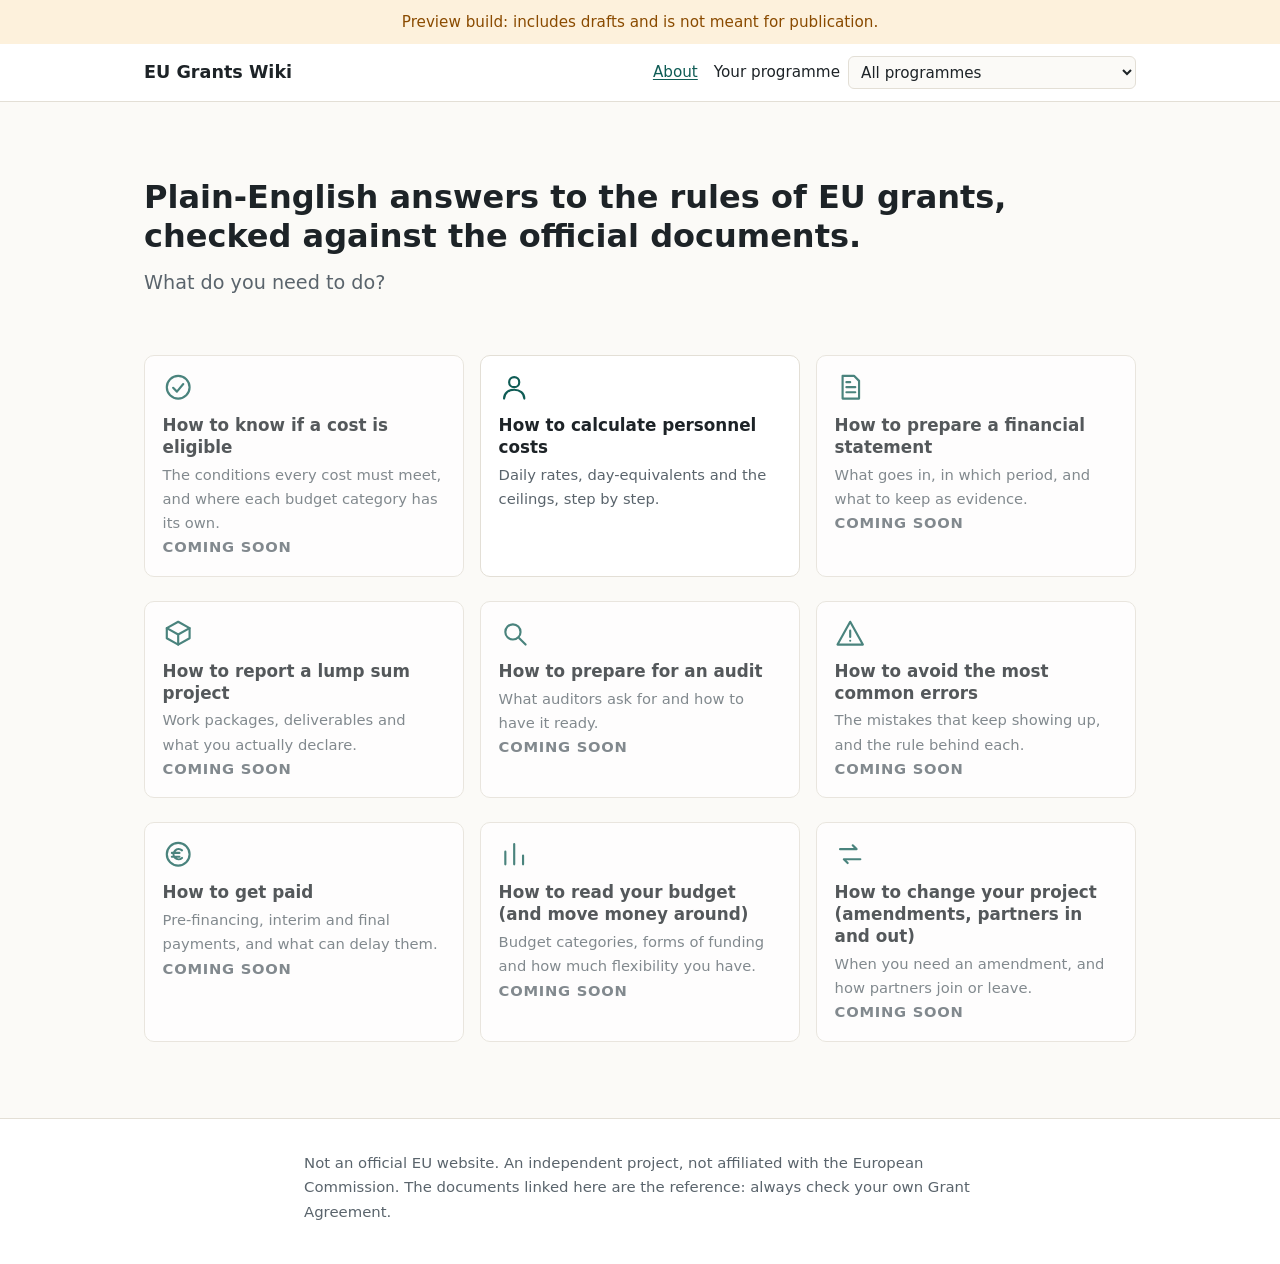
==== index.html @ 34e5ebf4 "Protótipo do site (só as páginas): dois artigos em rascunho e as 9 caixas Co-Authored-By: Claude Son" ====
<!doctype html>
<html lang="en">
<head>
<meta charset="utf-8">
<meta name="viewport" content="width=device-width, initial-scale=1">
<title>EU Grants Wiki</title>
<meta name="description" content="Plain-English answers to the rules of EU grants, checked against the official documents.">
<meta name="robots" content="noindex, nofollow">

<link rel="stylesheet" href="assets/style.css">

</head>
<body>
<a class="skip" href="#main">Skip to content</a>
<div class="banner preview">Preview build: includes drafts and is not meant for publication.</div>
<header class="site"><div class="wrap wide">
  <a class="brand" href="./index.html">EU Grants Wiki</a>
  <nav class="top" aria-label="Main">
    <a href="about/index.html">About</a>
    <label class="picker">Your programme
      <select id="programme-select"><option value="all">All programmes</option><option value="HE">Horizon Europe (HE)</option><option value="RFCS">Research Fund for Coal and Steel (RFCS)</option><option value="DEP">Digital Europe (DEP)</option><option value="EDF">European Defence Fund (EDF)</option><option value="CEF">Connecting Europe Facility (CEF)</option><option value="LIFE">Programme for Environment and Climate Action (LIFE)</option><option value="I3">Interregional Innovation Investments (I3)</option><option value="IMREG">Information measures for the EU Cohesion policy (IMREG)</option><option value="ERDF-TA">Technical assistance at the initiative of the Commission for ERDF, CF and JT (ERDF-TA)</option><option value="INNOVFUND">Innovation Fund (INNOVFUND)</option><option value="RENEWFM">Renewable Energy Financing Mechanism (RENEWFM)</option><option value="JTM">Just Transition Mechanism (JTM)</option><option value="EMFAF">European Maritime, Fisheries and Aquaculture Fund (EMFAF)</option><option value="AGRIP">Promotion of Agricultural Products (AGRIP)</option><option value="IMCAP">Information Measures for the Common Agricultural Policy (IMCAP)</option><option value="SMP">Single Market Programme (SMP)</option><option value="BCS">Business Consumer Surveys (BCS)</option><option value="ERASMUS">Erasmus+ (ERASMUS)</option><option value="CREA">Creative Europe Programme (CREA)</option><option value="ESC">European Solidarity Corps (ESC)</option><option value="CERV">Citizens, Equality, Rights and Values Programme (CERV)</option><option value="JUST">Justice Programme (JUST)</option><option value="ESF">European Social Fund+ (ESF)</option><option value="SOCPL">Social Prerogatives and Specific Competencies Lines (SOCPL)</option><option value="EU4H">EU4Health Programme (EU4H)</option><option value="AMIF">Asylum, Migration and Integration Fund (AMIF)</option><option value="ISF">Internal Security Fund (ISF)</option><option value="BMVI">Border Management and Visa Instrument (BMVI)</option><option value="EUAF">EU Anti-fraud Programme (EUAF)</option><option value="CUST">Customs Programme (CUST)</option><option value="FISC">Fiscalis Programme (FISC)</option><option value="CCEI">Customs Control Equipment Instrument (CCEI)</option><option value="PERI">Programme for the Protection of the Euro against Counterfeiting (PERI)</option><option value="TSI">Technical Support Instrument (TSI)</option><option value="UCPM">Union Civil Protection Mechanism (UCPM)</option><option value="HUMA">Humanitarian Aid (HUMA)</option><option value="RELEX">External Action programmes (NDICI-GE, IPAIII, INSC, DOAG, UF) (RELEX)</option></select>
    </label>
  </nav>
</div></header>
<main id="main"><div class="wrap wide">
<section class="hero"><h1>Plain-English answers to the rules of EU grants, checked against the official documents.</h1><p class="lead">What do you need to do?</p></section><ul class="grid"><li><div class="card soon"><svg class="ico" viewBox="0 0 24 24" aria-hidden="true" focusable="false"><circle cx="12" cy="12" r="9"/><path d="M8 12.5l3 3 5-6"/></svg><h2>How to know if a cost is eligible</h2><p>The conditions every cost must meet, and where each budget category has its own.</p><p class="soon-tag">Coming soon</p></div></li><li><a class="card" href="personnel-costs/index.html"><svg class="ico" viewBox="0 0 24 24" aria-hidden="true" focusable="false"><circle cx="12" cy="8" r="4"/><path d="M4 21c0-4.4 3.6-7 8-7s8 2.6 8 7"/></svg><h2>How to calculate personnel costs</h2><p>Daily rates, day-equivalents and the ceilings, step by step.</p></a></li><li><div class="card soon"><svg class="ico" viewBox="0 0 24 24" aria-hidden="true" focusable="false"><path d="M6 3h9l4 4v14H6z"/><path d="M9 12h7M9 16h7M9 8h3"/></svg><h2>How to prepare a financial statement</h2><p>What goes in, in which period, and what to keep as evidence.</p><p class="soon-tag">Coming soon</p></div></li><li><div class="card soon"><svg class="ico" viewBox="0 0 24 24" aria-hidden="true" focusable="false"><path d="M3 8l9-5 9 5v8l-9 5-9-5z"/><path d="M3 8l9 5 9-5M12 13v8"/></svg><h2>How to report a lump sum project</h2><p>Work packages, deliverables and what you actually declare.</p><p class="soon-tag">Coming soon</p></div></li><li><div class="card soon"><svg class="ico" viewBox="0 0 24 24" aria-hidden="true" focusable="false"><circle cx="11" cy="11" r="6"/><path d="M16 16l5 5"/></svg><h2>How to prepare for an audit</h2><p>What auditors ask for and how to have it ready.</p><p class="soon-tag">Coming soon</p></div></li><li><div class="card soon"><svg class="ico" viewBox="0 0 24 24" aria-hidden="true" focusable="false"><path d="M12 3l10 18H2z"/><path d="M12 10v5M12 18h.01"/></svg><h2>How to avoid the most common errors</h2><p>The mistakes that keep showing up, and the rule behind each.</p><p class="soon-tag">Coming soon</p></div></li><li><div class="card soon"><svg class="ico" viewBox="0 0 24 24" aria-hidden="true" focusable="false"><circle cx="12" cy="12" r="9"/><path d="M15 9a4 4 0 100 6M7 11h6M7 14h6"/></svg><h2>How to get paid</h2><p>Pre-financing, interim and final payments, and what can delay them.</p><p class="soon-tag">Coming soon</p></div></li><li><div class="card soon"><svg class="ico" viewBox="0 0 24 24" aria-hidden="true" focusable="false"><path d="M5 20V10M12 20V4M19 20v-7"/></svg><h2>How to read your budget (and move money around)</h2><p>Budget categories, forms of funding and how much flexibility you have.</p><p class="soon-tag">Coming soon</p></div></li><li><div class="card soon"><svg class="ico" viewBox="0 0 24 24" aria-hidden="true" focusable="false"><path d="M4 8h13l-3-3M20 16H7l3 3"/></svg><h2>How to change your project (amendments, partners in and out)</h2><p>When you need an amendment, and how partners join or leave.</p><p class="soon-tag">Coming soon</p></div></li></ul><p id="filter-note" class="filter-note" aria-live="polite"></p>
</div></main>
<footer class="site"><div class="wrap">
  
  <p>Not an official EU website. An independent project, not affiliated with the European Commission. The documents linked here are the reference: always check your own Grant Agreement.</p>
</div></footer>
<script src="assets/filter.js" defer></script>
</body>
</html>
---- assets/style.css ----
/* EU Grants Wiki: folha de estilo única. Sem emblema nem cores da UE. */
:root {
  --bg: #fbfaf7;
  --surface: #ffffff;
  --text: #1d2327;
  --muted: #5a646c;
  --line: #e3dfd6;
  --accent: #0f5c55;
  --accent-soft: #e2f0ee;
  --warn: #8a4b00;
  --warn-soft: #fdf1dc;
  --draft: #a02323;
  --draft-soft: #fbe6e6;
  --radius: 10px;
  --measure: 44rem;
}
:root:not([data-theme="light"]) {
  color-scheme: light dark;
}
@media (prefers-color-scheme: dark) {
  :root:not([data-theme="light"]) {
    --bg: #14181a;
    --surface: #1c2225;
    --text: #e8ebec;
    --muted: #a3adb3;
    --line: #2f383c;
    --accent: #6fcfc4;
    --accent-soft: #1b3330;
    --warn: #f0b867;
    --warn-soft: #382a14;
    --draft: #ff9b9b;
    --draft-soft: #3a1b1b;
  }
}
* { box-sizing: border-box; }
html { -webkit-text-size-adjust: 100%; }
body {
  margin: 0;
  background: var(--bg);
  color: var(--text);
  font: 1.0625rem/1.65 system-ui, -apple-system, "Segoe UI", Roboto, "Helvetica Neue", sans-serif;
}
a { color: var(--accent); text-underline-offset: 0.15em; }
a:focus-visible, button:focus-visible, select:focus-visible {
  outline: 3px solid var(--accent);
  outline-offset: 2px;
}
.skip { position: absolute; left: -999px; top: 0; background: var(--surface); padding: .5rem 1rem; }
.skip:focus { left: 1rem; top: 1rem; z-index: 10; }
.wrap { max-width: var(--measure); margin: 0 auto; padding: 0 1rem; }
.wide { max-width: 64rem; }

header.site { border-bottom: 1px solid var(--line); background: var(--surface); }
header.site .wrap { display: flex; flex-wrap: wrap; gap: .75rem 1.5rem; align-items: center; justify-content: space-between; padding-top: .75rem; padding-bottom: .75rem; }
.brand { font-weight: 700; text-decoration: none; color: var(--text); font-size: 1.1rem; }
nav.top { display: flex; gap: 1rem; align-items: center; flex-wrap: wrap; font-size: .95rem; }
.picker { display: flex; align-items: center; gap: .5rem; font-size: .95rem; }
.picker select { font: inherit; padding: .35rem .5rem; border-radius: 6px; border: 1px solid var(--line); background: var(--bg); color: var(--text); }

.banner { padding: .6rem 1rem; text-align: center; font-size: .95rem; }
.banner.draft { background: var(--draft-soft); color: var(--draft); font-weight: 600; }
.banner.preview { background: var(--warn-soft); color: var(--warn); }

main { padding: 2rem 0 3rem; }
h1 { font-size: 2rem; line-height: 1.2; margin: .25rem 0 .75rem; }
h2 { font-size: 1.4rem; line-height: 1.3; margin: 2.2rem 0 .5rem; }
h3 { font-size: 1.1rem; margin: 1.5rem 0 .25rem; }
p, ul, ol { margin: .75rem 0; }
li { margin: .25rem 0; }
.crumbs { font-size: .9rem; color: var(--muted); }
.crumbs a { color: var(--muted); }
.meta-row { display: flex; flex-wrap: wrap; gap: .5rem 1rem; color: var(--muted); font-size: .9rem; margin: .5rem 0 1.25rem; }
.chip { display: inline-block; padding: .05rem .55rem; border-radius: 999px; background: var(--accent-soft); color: var(--accent); font-size: .85rem; font-weight: 600; }
.chip.draft { background: var(--draft-soft); color: var(--draft); }

.definition, .example, .datasheet, .callout, .only {
  border-radius: var(--radius);
  padding: .9rem 1.1rem;
  margin: 1.25rem 0;
}
.definition { background: var(--accent-soft); border-left: 5px solid var(--accent); font-size: 1.1rem; }
.example { background: var(--surface); border: 1px solid var(--line); border-left: 5px solid var(--accent); }
.datasheet { background: var(--warn-soft); border-left: 5px solid var(--warn); }
.callout { background: var(--warn-soft); border-left: 5px solid var(--warn); }
.only { background: var(--surface); border: 1px dashed var(--line); }
.label, .only-label { margin: 0 0 .25rem; font-size: .8rem; font-weight: 700; letter-spacing: .06em; text-transform: uppercase; color: var(--muted); }
.definition p:last-child, .example p:last-child, .datasheet p:last-child, .callout p:last-child, .only p:last-child { margin-bottom: 0; }
blockquote { margin: 1rem 0; padding: .1rem 1rem; border-left: 3px solid var(--line); color: var(--text); background: var(--surface); }
blockquote p { margin: .5rem 0; }
blockquote .cite { font-size: .88rem; color: var(--muted); margin-top: -.25rem; }
img, svg { max-width: 100%; height: auto; }
figure { margin: 1.25rem 0; }
figcaption { font-size: .9rem; color: var(--muted); }
.table-wrap { overflow-x: auto; margin: 1rem 0; }
table { border-collapse: collapse; width: 100%; font-size: .95rem; }
th, td { border: 1px solid var(--line); padding: .45rem .6rem; text-align: left; vertical-align: top; }
th { background: var(--surface); }
code { background: var(--surface); border: 1px solid var(--line); border-radius: 4px; padding: 0 .3rem; font-size: .92em; }

.hero { padding: 2.5rem 0 1rem; }
.hero p.lead { font-size: 1.2rem; color: var(--muted); max-width: 40rem; }
.grid { display: grid; gap: 1rem; grid-template-columns: repeat(auto-fill, minmax(15rem, 1fr)); margin: 1.5rem 0; padding: 0; list-style: none; }
.card { display: block; height: 100%; background: var(--surface); border: 1px solid var(--line); border-radius: var(--radius); padding: 1rem 1.1rem; text-decoration: none; color: var(--text); }
.card:hover { border-color: var(--accent); }
.card svg { width: 1.9rem; height: 1.9rem; stroke: var(--accent); fill: none; stroke-width: 1.7; stroke-linecap: round; stroke-linejoin: round; }
.card h2, .card h3 { margin: .5rem 0 .25rem; font-size: 1.05rem; }
.card p { margin: 0; color: var(--muted); font-size: .92rem; }
.card.soon { opacity: .75; }
.soon-tag { font-size: .75rem; font-weight: 700; text-transform: uppercase; letter-spacing: .05em; color: var(--muted); }

.hidden-by-filter { display: none !important; }
.filter-note { font-size: .9rem; color: var(--muted); }

.sources { font-size: .92rem; color: var(--muted); border-top: 1px solid var(--line); margin-top: 2rem; padding-top: 1rem; }
footer.site { border-top: 1px solid var(--line); background: var(--surface); padding: 1.5rem 0 2rem; font-size: .93rem; color: var(--muted); }
footer.site .ask { font-size: 1rem; color: var(--text); }
footer.site p { margin: .5rem 0; }
.coffee { display: inline-block; margin-left: .25rem; padding: .25rem .75rem; border-radius: 999px; border: 1px solid var(--accent); text-decoration: none; font-weight: 600; }

@media (max-width: 40rem) {
  h1 { font-size: 1.65rem; }
  body { font-size: 1rem; }
}
@media print {
  header.site, footer.site .ask, .picker, .banner { display: none; }
  body { background: #fff; color: #000; }
}

/* ---- componentes dos artigos (ícones, passos, cartões, exemplos) ---- */
.ico { width: 1.15em; height: 1.15em; flex: none; stroke: currentColor; fill: none; stroke-width: 1.9;
       stroke-linecap: round; stroke-linejoin: round; vertical-align: -0.2em; }
h2 { display: flex; align-items: center; gap: .65rem; }
.h-ico { width: 1.1em; height: 1.1em; padding: .38em; box-sizing: content-box; border-radius: .6em;
         background: var(--accent-soft); color: var(--accent); }
.label .ico, .only-label .ico { margin-right: .4rem; vertical-align: -0.25em; }
.label, .only-label { display: flex; align-items: center; }

.pg { display: inline-block; padding: 0 .45rem; border-radius: 999px; background: var(--accent-soft);
      color: var(--accent); font-size: .78rem; font-weight: 600; white-space: nowrap; vertical-align: .08em; margin: 0 .1rem; }

.answer { margin: 1rem 0; padding: 1rem 1.2rem; font-size: 1.12rem; line-height: 1.6;
          background: var(--surface); border: 2px solid var(--accent); border-radius: var(--radius); }
.answer p { margin: .5rem 0; }
.answer p:first-child { margin-top: 0; } .answer p:last-child { margin-bottom: 0; }

.steps ol { list-style: none; counter-reset: step; padding: 0; margin: 1rem 0; }
.steps li { counter-increment: step; position: relative; margin: .6rem 0; padding: .75rem .9rem .75rem 3.3rem;
            background: var(--surface); border: 1px solid var(--line); border-radius: var(--radius); }
.steps li::before { content: counter(step); position: absolute; left: .85rem; top: .7rem; width: 1.85rem; height: 1.85rem;
                    display: grid; place-items: center; border-radius: 50%; background: var(--accent); color: var(--bg);
                    font-weight: 700; font-size: .95rem; }

.callout, .note { display: flex; gap: .8rem; align-items: flex-start; }
.callout > div, .note > div { min-width: 0; }
.callout > div > :first-child, .note > div > :first-child { margin-top: 0; }
.callout > div > :last-child, .note > div > :last-child { margin-bottom: 0; }
.lead-ico { width: 1.5em; height: 1.5em; margin-top: .15rem; }
.callout .lead-ico { color: var(--warn); }
.note { background: var(--surface); border: 1px solid var(--line); border-left: 5px solid var(--accent);
        border-radius: var(--radius); padding: .9rem 1.1rem; margin: 1.25rem 0; }
.note .lead-ico { color: var(--accent); }

.example { padding: 0; overflow: hidden; }
.example > .label { padding: .55rem 1.1rem; margin: 0; background: var(--accent-soft); color: var(--accent); }
.example > :not(.label) { margin-left: 1.1rem; margin-right: 1.1rem; }
.example > .example-title { margin-top: .8rem; margin-bottom: .2rem; font-weight: 700; }
.example > p, .example > ul { margin-top: .5rem; }
.example > *:last-child { margin-bottom: 1rem; }
.example .table-wrap { margin-top: .6rem; }
.calc th { background: var(--accent-soft); color: var(--text); }
.calc td:nth-child(2) { font-family: ui-monospace, SFMono-Regular, Menlo, Consolas, monospace; font-size: .88rem; }
.calc td:last-child { white-space: nowrap; }
.example table tr:last-child td { background: color-mix(in srgb, var(--accent-soft) 55%, transparent); }

blockquote { background: var(--surface); border: 1px solid var(--line); border-left: 5px solid var(--accent);
             border-radius: 0 var(--radius) var(--radius) 0; padding: .7rem 1rem; margin: 1rem 0; }
blockquote p { margin: .3rem 0; }
blockquote .cite { display: flex; align-items: center; gap: .45rem; margin-top: .45rem; font-size: .86rem;
                   font-weight: 600; color: var(--accent); }
blockquote .cite .ico { width: 1.05em; height: 1.05em; }

figure { margin: 1.5rem 0; }
svg.diagram { display: block; width: 100%; height: auto; max-width: 46rem; margin: 0 auto; }
.diagram .box { fill: var(--surface); stroke: var(--accent); stroke-width: 2; }
.diagram .box.hl { fill: var(--accent-soft); }
.diagram text { fill: var(--text); font: 600 16px system-ui, -apple-system, "Segoe UI", Roboto, sans-serif; text-anchor: middle; }
.diagram text.sub { font-weight: 400; font-size: 13px; fill: var(--muted); }
.diagram text.op { fill: var(--accent); font-size: 30px; font-weight: 700; }
.diagram .line { stroke: var(--accent); stroke-width: 2; fill: none; stroke-linecap: round; stroke-linejoin: round; }
.diagram .dash { stroke: var(--muted); stroke-width: 2; stroke-dasharray: 6 6; }
figcaption { text-align: center; }

.sources h2 { font-size: 1.05rem; margin-top: 0; }
.sources .h-ico { font-size: .9rem; }
h3 { margin-top: 1.75rem; }
.picker { max-width: 100%; }
.picker select { max-width: min(18rem, 60vw); text-overflow: ellipsis; }
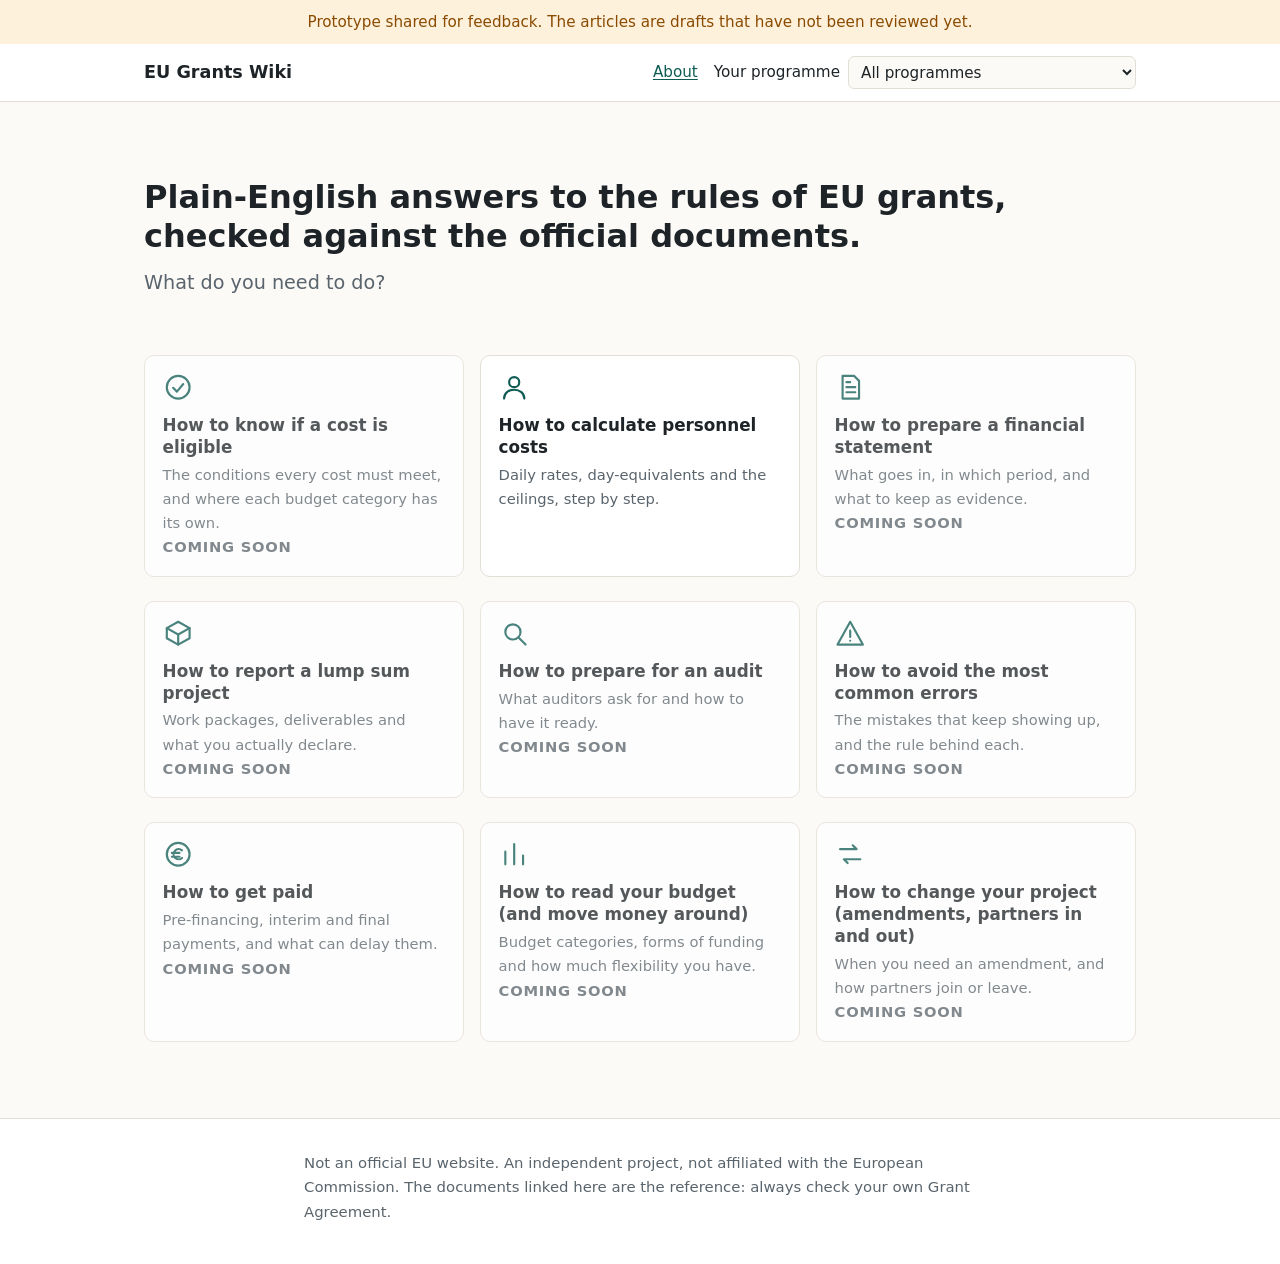
==== commit 0ee2e489: "Preparar para o GitHub Pages: avisos do protótipo, .nojekyll e ligação no README Co-Authored-By: Cla" ====
--- a/index.html
+++ b/index.html
@@ -12,7 +12,7 @@
 </head>
 <body>
 <a class="skip" href="#main">Skip to content</a>
-<div class="banner preview">Preview build: includes drafts and is not meant for publication.</div>
+<div class="banner preview">Prototype shared for feedback. The articles are drafts that have not been reviewed yet.</div>
 <header class="site"><div class="wrap wide">
   <a class="brand" href="./index.html">EU Grants Wiki</a>
   <nav class="top" aria-label="Main">
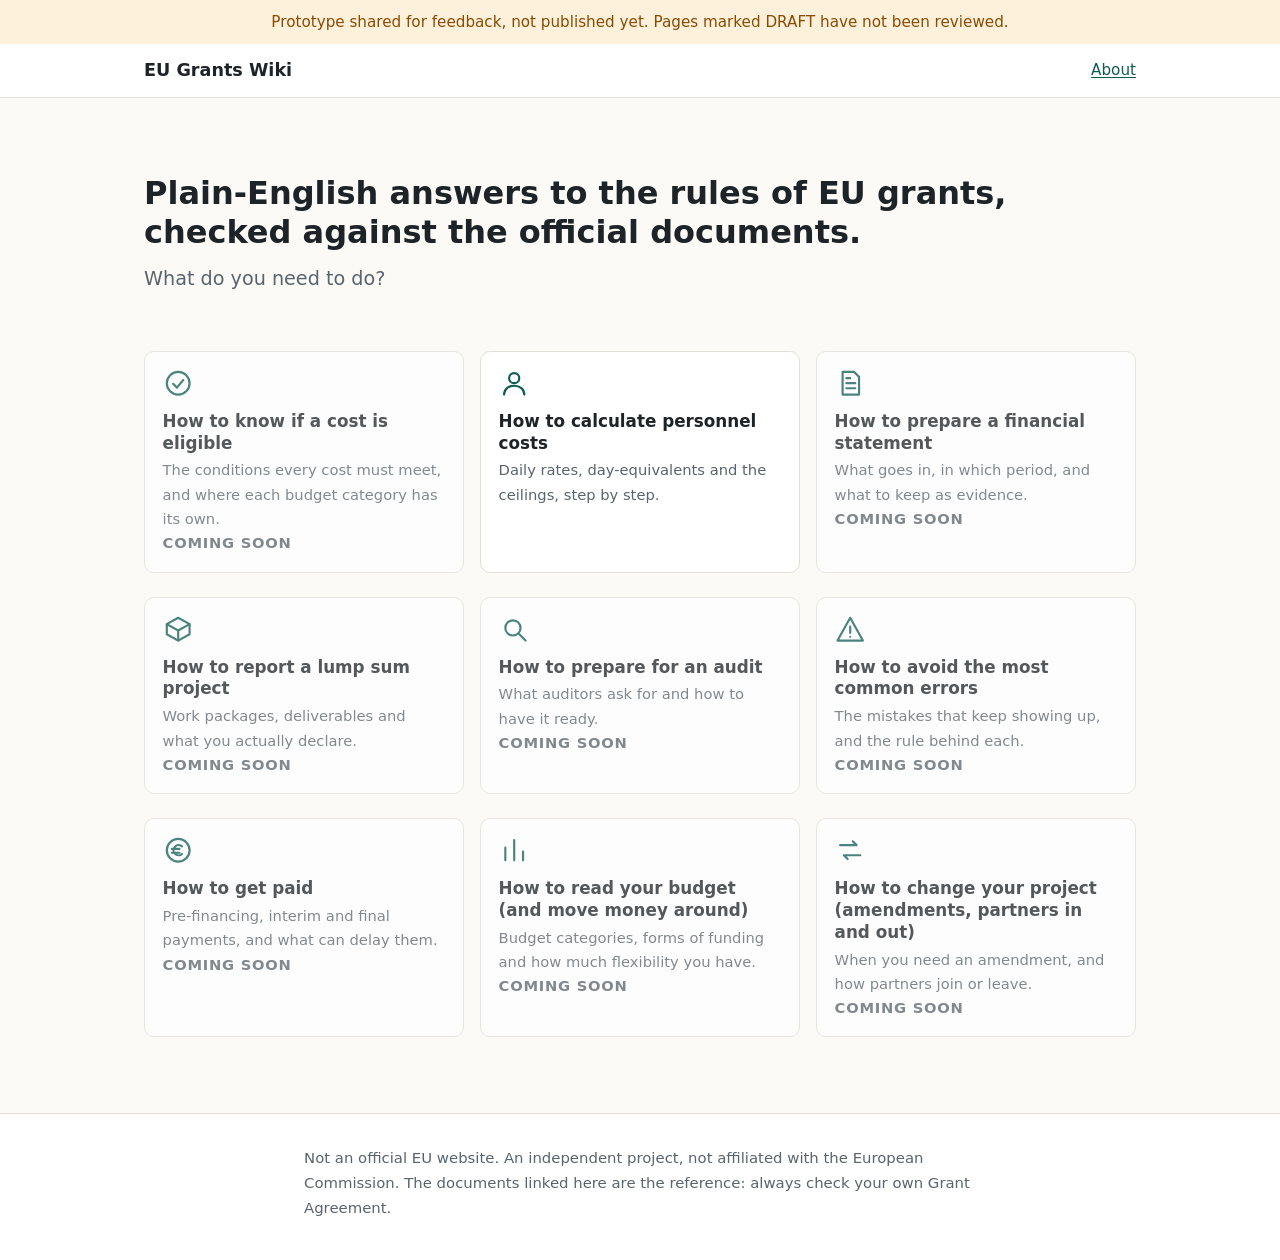
==== commit 4a08786d: "Artigos daily-rate e max-day-equivalents revistos; sem seletor de programa" ====
--- a/index.html
+++ b/index.html
@@ -12,23 +12,19 @@
 </head>
 <body>
 <a class="skip" href="#main">Skip to content</a>
-<div class="banner preview">Prototype shared for feedback. The articles are drafts that have not been reviewed yet.</div>
+<div class="banner preview">Prototype shared for feedback, not published yet. Pages marked DRAFT have not been reviewed.</div>
 <header class="site"><div class="wrap wide">
   <a class="brand" href="./index.html">EU Grants Wiki</a>
   <nav class="top" aria-label="Main">
     <a href="about/index.html">About</a>
-    <label class="picker">Your programme
-      <select id="programme-select"><option value="all">All programmes</option><option value="HE">Horizon Europe (HE)</option><option value="RFCS">Research Fund for Coal and Steel (RFCS)</option><option value="DEP">Digital Europe (DEP)</option><option value="EDF">European Defence Fund (EDF)</option><option value="CEF">Connecting Europe Facility (CEF)</option><option value="LIFE">Programme for Environment and Climate Action (LIFE)</option><option value="I3">Interregional Innovation Investments (I3)</option><option value="IMREG">Information measures for the EU Cohesion policy (IMREG)</option><option value="ERDF-TA">Technical assistance at the initiative of the Commission for ERDF, CF and JT (ERDF-TA)</option><option value="INNOVFUND">Innovation Fund (INNOVFUND)</option><option value="RENEWFM">Renewable Energy Financing Mechanism (RENEWFM)</option><option value="JTM">Just Transition Mechanism (JTM)</option><option value="EMFAF">European Maritime, Fisheries and Aquaculture Fund (EMFAF)</option><option value="AGRIP">Promotion of Agricultural Products (AGRIP)</option><option value="IMCAP">Information Measures for the Common Agricultural Policy (IMCAP)</option><option value="SMP">Single Market Programme (SMP)</option><option value="BCS">Business Consumer Surveys (BCS)</option><option value="ERASMUS">Erasmus+ (ERASMUS)</option><option value="CREA">Creative Europe Programme (CREA)</option><option value="ESC">European Solidarity Corps (ESC)</option><option value="CERV">Citizens, Equality, Rights and Values Programme (CERV)</option><option value="JUST">Justice Programme (JUST)</option><option value="ESF">European Social Fund+ (ESF)</option><option value="SOCPL">Social Prerogatives and Specific Competencies Lines (SOCPL)</option><option value="EU4H">EU4Health Programme (EU4H)</option><option value="AMIF">Asylum, Migration and Integration Fund (AMIF)</option><option value="ISF">Internal Security Fund (ISF)</option><option value="BMVI">Border Management and Visa Instrument (BMVI)</option><option value="EUAF">EU Anti-fraud Programme (EUAF)</option><option value="CUST">Customs Programme (CUST)</option><option value="FISC">Fiscalis Programme (FISC)</option><option value="CCEI">Customs Control Equipment Instrument (CCEI)</option><option value="PERI">Programme for the Protection of the Euro against Counterfeiting (PERI)</option><option value="TSI">Technical Support Instrument (TSI)</option><option value="UCPM">Union Civil Protection Mechanism (UCPM)</option><option value="HUMA">Humanitarian Aid (HUMA)</option><option value="RELEX">External Action programmes (NDICI-GE, IPAIII, INSC, DOAG, UF) (RELEX)</option></select>
-    </label>
   </nav>
 </div></header>
 <main id="main"><div class="wrap wide">
-<section class="hero"><h1>Plain-English answers to the rules of EU grants, checked against the official documents.</h1><p class="lead">What do you need to do?</p></section><ul class="grid"><li><div class="card soon"><svg class="ico" viewBox="0 0 24 24" aria-hidden="true" focusable="false"><circle cx="12" cy="12" r="9"/><path d="M8 12.5l3 3 5-6"/></svg><h2>How to know if a cost is eligible</h2><p>The conditions every cost must meet, and where each budget category has its own.</p><p class="soon-tag">Coming soon</p></div></li><li><a class="card" href="personnel-costs/index.html"><svg class="ico" viewBox="0 0 24 24" aria-hidden="true" focusable="false"><circle cx="12" cy="8" r="4"/><path d="M4 21c0-4.4 3.6-7 8-7s8 2.6 8 7"/></svg><h2>How to calculate personnel costs</h2><p>Daily rates, day-equivalents and the ceilings, step by step.</p></a></li><li><div class="card soon"><svg class="ico" viewBox="0 0 24 24" aria-hidden="true" focusable="false"><path d="M6 3h9l4 4v14H6z"/><path d="M9 12h7M9 16h7M9 8h3"/></svg><h2>How to prepare a financial statement</h2><p>What goes in, in which period, and what to keep as evidence.</p><p class="soon-tag">Coming soon</p></div></li><li><div class="card soon"><svg class="ico" viewBox="0 0 24 24" aria-hidden="true" focusable="false"><path d="M3 8l9-5 9 5v8l-9 5-9-5z"/><path d="M3 8l9 5 9-5M12 13v8"/></svg><h2>How to report a lump sum project</h2><p>Work packages, deliverables and what you actually declare.</p><p class="soon-tag">Coming soon</p></div></li><li><div class="card soon"><svg class="ico" viewBox="0 0 24 24" aria-hidden="true" focusable="false"><circle cx="11" cy="11" r="6"/><path d="M16 16l5 5"/></svg><h2>How to prepare for an audit</h2><p>What auditors ask for and how to have it ready.</p><p class="soon-tag">Coming soon</p></div></li><li><div class="card soon"><svg class="ico" viewBox="0 0 24 24" aria-hidden="true" focusable="false"><path d="M12 3l10 18H2z"/><path d="M12 10v5M12 18h.01"/></svg><h2>How to avoid the most common errors</h2><p>The mistakes that keep showing up, and the rule behind each.</p><p class="soon-tag">Coming soon</p></div></li><li><div class="card soon"><svg class="ico" viewBox="0 0 24 24" aria-hidden="true" focusable="false"><circle cx="12" cy="12" r="9"/><path d="M15 9a4 4 0 100 6M7 11h6M7 14h6"/></svg><h2>How to get paid</h2><p>Pre-financing, interim and final payments, and what can delay them.</p><p class="soon-tag">Coming soon</p></div></li><li><div class="card soon"><svg class="ico" viewBox="0 0 24 24" aria-hidden="true" focusable="false"><path d="M5 20V10M12 20V4M19 20v-7"/></svg><h2>How to read your budget (and move money around)</h2><p>Budget categories, forms of funding and how much flexibility you have.</p><p class="soon-tag">Coming soon</p></div></li><li><div class="card soon"><svg class="ico" viewBox="0 0 24 24" aria-hidden="true" focusable="false"><path d="M4 8h13l-3-3M20 16H7l3 3"/></svg><h2>How to change your project (amendments, partners in and out)</h2><p>When you need an amendment, and how partners join or leave.</p><p class="soon-tag">Coming soon</p></div></li></ul><p id="filter-note" class="filter-note" aria-live="polite"></p>
+<section class="hero"><h1>Plain-English answers to the rules of EU grants, checked against the official documents.</h1><p class="lead">What do you need to do?</p></section><ul class="grid"><li><div class="card soon"><svg class="ico" viewBox="0 0 24 24" aria-hidden="true" focusable="false"><circle cx="12" cy="12" r="9"/><path d="M8 12.5l3 3 5-6"/></svg><h2>How to know if a cost is eligible</h2><p>The conditions every cost must meet, and where each budget category has its own.</p><p class="soon-tag">Coming soon</p></div></li><li><a class="card" href="personnel-costs/index.html"><svg class="ico" viewBox="0 0 24 24" aria-hidden="true" focusable="false"><circle cx="12" cy="8" r="4"/><path d="M4 21c0-4.4 3.6-7 8-7s8 2.6 8 7"/></svg><h2>How to calculate personnel costs</h2><p>Daily rates, day-equivalents and the ceilings, step by step.</p></a></li><li><div class="card soon"><svg class="ico" viewBox="0 0 24 24" aria-hidden="true" focusable="false"><path d="M6 3h9l4 4v14H6z"/><path d="M9 12h7M9 16h7M9 8h3"/></svg><h2>How to prepare a financial statement</h2><p>What goes in, in which period, and what to keep as evidence.</p><p class="soon-tag">Coming soon</p></div></li><li><div class="card soon"><svg class="ico" viewBox="0 0 24 24" aria-hidden="true" focusable="false"><path d="M3 8l9-5 9 5v8l-9 5-9-5z"/><path d="M3 8l9 5 9-5M12 13v8"/></svg><h2>How to report a lump sum project</h2><p>Work packages, deliverables and what you actually declare.</p><p class="soon-tag">Coming soon</p></div></li><li><div class="card soon"><svg class="ico" viewBox="0 0 24 24" aria-hidden="true" focusable="false"><circle cx="11" cy="11" r="6"/><path d="M16 16l5 5"/></svg><h2>How to prepare for an audit</h2><p>What auditors ask for and how to have it ready.</p><p class="soon-tag">Coming soon</p></div></li><li><div class="card soon"><svg class="ico" viewBox="0 0 24 24" aria-hidden="true" focusable="false"><path d="M12 3l10 18H2z"/><path d="M12 10v5M12 18h.01"/></svg><h2>How to avoid the most common errors</h2><p>The mistakes that keep showing up, and the rule behind each.</p><p class="soon-tag">Coming soon</p></div></li><li><div class="card soon"><svg class="ico" viewBox="0 0 24 24" aria-hidden="true" focusable="false"><circle cx="12" cy="12" r="9"/><path d="M15 9a4 4 0 100 6M7 11h6M7 14h6"/></svg><h2>How to get paid</h2><p>Pre-financing, interim and final payments, and what can delay them.</p><p class="soon-tag">Coming soon</p></div></li><li><div class="card soon"><svg class="ico" viewBox="0 0 24 24" aria-hidden="true" focusable="false"><path d="M5 20V10M12 20V4M19 20v-7"/></svg><h2>How to read your budget (and move money around)</h2><p>Budget categories, forms of funding and how much flexibility you have.</p><p class="soon-tag">Coming soon</p></div></li><li><div class="card soon"><svg class="ico" viewBox="0 0 24 24" aria-hidden="true" focusable="false"><path d="M4 8h13l-3-3M20 16H7l3 3"/></svg><h2>How to change your project (amendments, partners in and out)</h2><p>When you need an amendment, and how partners join or leave.</p><p class="soon-tag">Coming soon</p></div></li></ul>
 </div></main>
 <footer class="site"><div class="wrap">
   
   <p>Not an official EU website. An independent project, not affiliated with the European Commission. The documents linked here are the reference: always check your own Grant Agreement.</p>
 </div></footer>
-<script src="assets/filter.js" defer></script>
 </body>
 </html>
--- a/assets/style.css
+++ b/assets/style.css
@@ -54,8 +54,6 @@
 header.site .wrap { display: flex; flex-wrap: wrap; gap: .75rem 1.5rem; align-items: center; justify-content: space-between; padding-top: .75rem; padding-bottom: .75rem; }
 .brand { font-weight: 700; text-decoration: none; color: var(--text); font-size: 1.1rem; }
 nav.top { display: flex; gap: 1rem; align-items: center; flex-wrap: wrap; font-size: .95rem; }
-.picker { display: flex; align-items: center; gap: .5rem; font-size: .95rem; }
-.picker select { font: inherit; padding: .35rem .5rem; border-radius: 6px; border: 1px solid var(--line); background: var(--bg); color: var(--text); }
 
 .banner { padding: .6rem 1rem; text-align: center; font-size: .95rem; }
 .banner.draft { background: var(--draft-soft); color: var(--draft); font-weight: 600; }
@@ -108,8 +106,6 @@
 .card.soon { opacity: .75; }
 .soon-tag { font-size: .75rem; font-weight: 700; text-transform: uppercase; letter-spacing: .05em; color: var(--muted); }
 
-.hidden-by-filter { display: none !important; }
-.filter-note { font-size: .9rem; color: var(--muted); }
 
 .sources { font-size: .92rem; color: var(--muted); border-top: 1px solid var(--line); margin-top: 2rem; padding-top: 1rem; }
 footer.site { border-top: 1px solid var(--line); background: var(--surface); padding: 1.5rem 0 2rem; font-size: .93rem; color: var(--muted); }
@@ -122,7 +118,7 @@
   body { font-size: 1rem; }
 }
 @media print {
-  header.site, footer.site .ask, .picker, .banner { display: none; }
+  header.site, footer.site .ask, .banner { display: none; }
   body { background: #fff; color: #000; }
 }
 
@@ -193,5 +189,3 @@
 .sources h2 { font-size: 1.05rem; margin-top: 0; }
 .sources .h-ico { font-size: .9rem; }
 h3 { margin-top: 1.75rem; }
-.picker { max-width: 100%; }
-.picker select { max-width: min(18rem, 60vw); text-overflow: ellipsis; }
